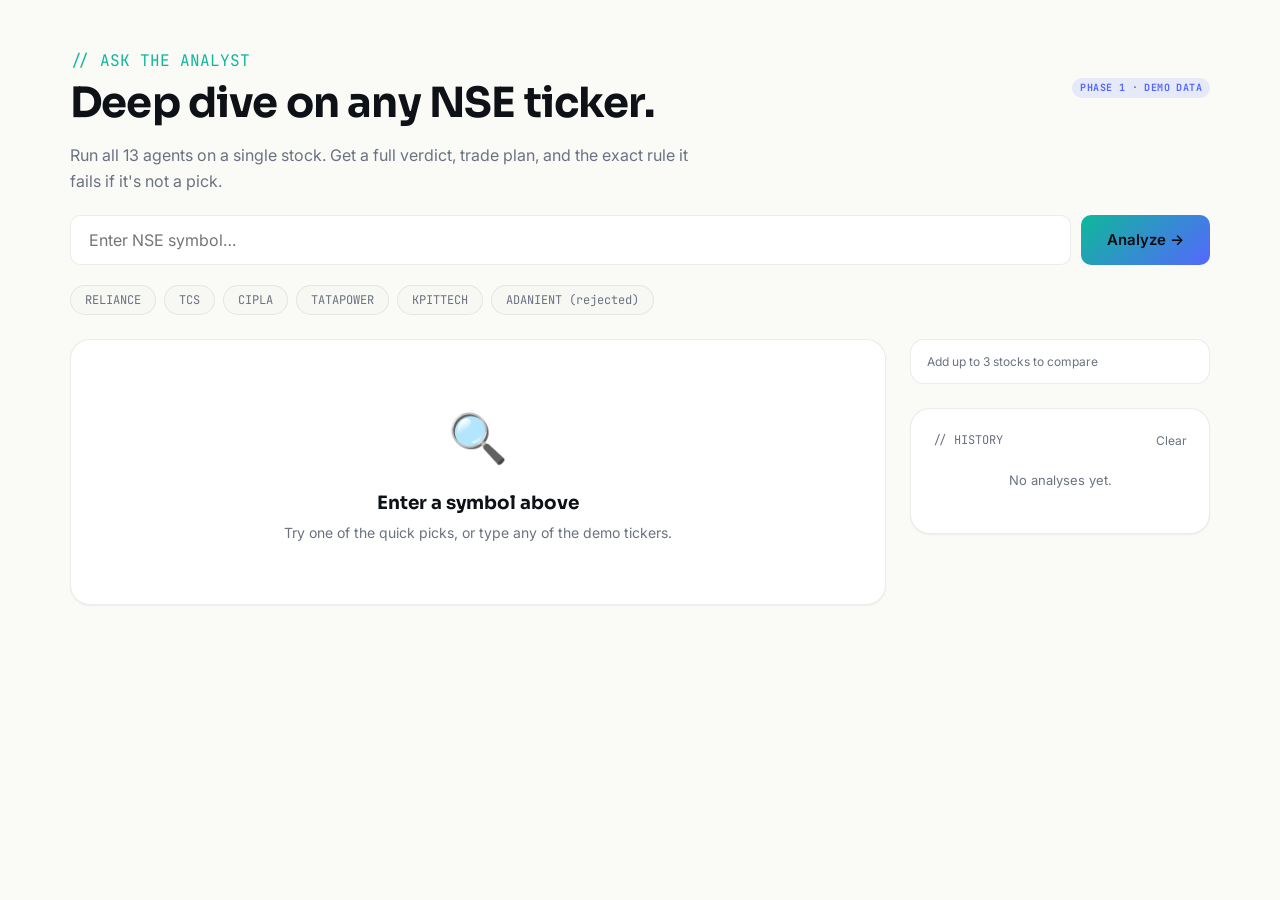
==== analyst.html @ 49774d39 "Create analyst.html" ====
<!DOCTYPE html>
<html lang="en" data-theme="light">
<head>
<meta charset="UTF-8" />
<meta name="viewport" content="width=device-width, initial-scale=1.0" />
<title>Ask the Analyst — Swing Scout</title>
<link href="https://fonts.googleapis.com/css2?family=Sora:wght@400;600;700;800&family=Inter:wght@400;500;600;700&family=JetBrains+Mono:wght@400;600;700&display=swap" rel="stylesheet">
<link rel="stylesheet" href="assets/style.css">
<style>
.search-bar {
  display: flex; gap: 10px; align-items: stretch;
  margin-bottom: 20px;
}
.search-bar .input { font-size: 16px; padding: 14px 18px; }
.search-bar .btn { padding: 14px 26px; font-size: 15px; }

.suggest-row {
  display: flex; flex-wrap: wrap; gap: 8px; margin-bottom: 24px;
}
.suggest-row button {
  padding: 6px 14px; border-radius: 999px;
  background: var(--surface-2); color: var(--muted);
  border: 1px solid var(--border); cursor: pointer;
  font-family: var(--font-mono); font-size: 12px;
  transition: all 0.2s ease;
}
.suggest-row button:hover {
  background: var(--primary-soft); color: var(--primary);
  border-color: var(--primary);
}

.compare-tray {
  background: var(--surface); border: 1px solid var(--border);
  border-radius: var(--radius); padding: 12px 16px;
  display: flex; align-items: center; justify-content: space-between;
  gap: 12px; margin-bottom: 24px; flex-wrap: wrap;
}
.compare-tray .chips { display: flex; gap: 8px; flex-wrap: wrap; flex: 1; }
.compare-chip {
  display: inline-flex; align-items: center; gap: 6px;
  padding: 6px 10px; border-radius: 8px;
  background: var(--indigo-soft); color: var(--indigo);
  font-family: var(--font-mono); font-size: 12px; font-weight: 600;
}
.compare-chip button { color: inherit; cursor: pointer; font-size: 14px; background: none; border: none; }

.agent-card-live {
  opacity: 0; transform: translateY(8px);
  transition: opacity 0.35s ease, transform 0.35s ease;
  background: var(--surface); border: 1px solid var(--border);
  border-radius: var(--radius); padding: 14px 18px;
  border-left: 3px solid var(--faint);
}
.agent-card-live.show { opacity: 1; transform: translateY(0); }
.agent-card-live.verdict-VETO { border-left-color: var(--coral); }
.agent-card-live.verdict-WARNS { border-left-color: var(--amber); }
.agent-card-live.verdict-SUPPORTS { border-left-color: var(--primary); }

.thinking-dots { display: inline-flex; gap: 4px; align-items: center; }
.thinking-dots span {
  width: 6px; height: 6px; border-radius: 50%;
  background: var(--muted);
  animation: bounce 1.2s infinite ease-in-out;
}
.thinking-dots span:nth-child(2) { animation-delay: 0.15s; }
.thinking-dots span:nth-child(3) { animation-delay: 0.3s; }
@keyframes bounce {
  0%, 60%, 100% { transform: translateY(0); opacity: 0.4; }
  30% { transform: translateY(-4px); opacity: 1; }
}

.verdict-hero {
  background: linear-gradient(135deg, var(--primary-soft), var(--indigo-soft));
  border-radius: var(--radius-lg);
  padding: 28px 24px;
  text-align: center;
  border: 1px solid var(--border);
}
.verdict-hero .label {
  font-size: 12px; font-family: var(--font-mono);
  color: var(--muted); letter-spacing: 0.08em;
}
.verdict-hero .verdict-word {
  font-family: var(--font-display); font-weight: 800;
  font-size: clamp(2rem, 6vw, 3rem);
  margin: 8px 0;
}
.verdict-hero.STRONG .verdict-word { color: var(--primary); }
.verdict-hero.WORKABLE .verdict-word { color: var(--indigo); }
.verdict-hero.WAIT .verdict-word { color: var(--amber); }
.verdict-hero.AVOID .verdict-word { color: var(--coral); }

.history-item {
  padding: 12px 14px; border-bottom: 1px solid var(--border);
  display: flex; justify-content: space-between; align-items: center;
  gap: 12px; font-size: 13px;
}
.history-item:last-child { border-bottom: none; }
.history-item .sym { font-family: var(--font-mono); font-weight: 700; }
.history-item .time { font-size: 11px; color: var(--muted); }

@media (max-width: 700px) {
  .search-bar { flex-direction: column; }
}
</style>
</head>
<body data-page="analyst.html">

<div id="nav-slot"></div>

<!-- HEADER -->
<section style="padding: 48px 0 20px">
  <div class="container">
    <div class="flex between center wrap gap-3 mb-4">
      <div>
        <p class="kicker mono" style="color: var(--primary); margin-bottom: 6px;">// ASK THE ANALYST</p>
        <h1 style="font-size: clamp(1.8rem, 5vw, 2.6rem);">Deep dive on any NSE ticker.</h1>
      </div>
      <span class="demo-chip">Phase 1 · Demo Data</span>
    </div>
    <p class="muted" style="max-width: 640px;">
      Run all 13 agents on a single stock. Get a full verdict, trade plan,
      and the exact rule it fails if it's not a pick.
    </p>
  </div>
</section>

<!-- SEARCH -->
<section class="container">
  <div class="search-bar">
    <input type="text" id="analystInput" class="input mono" placeholder="Enter NSE symbol…" autocapitalize="characters" />
    <button class="btn btn-primary" id="analyzeBtn">Analyze →</button>
  </div>
  <div class="suggest-row">
    <button data-sym="RELIANCE">RELIANCE</button>
    <button data-sym="TCS">TCS</button>
    <button data-sym="CIPLA">CIPLA</button>
    <button data-sym="TATAPOWER">TATAPOWER</button>
    <button data-sym="KPITTECH">KPITTECH</button>
    <button data-sym="ADANIENT">ADANIENT (rejected)</button>
  </div>
</section>

<!-- MAIN -->
<section class="container" style="padding-bottom: 64px;">
  <div style="display: grid; grid-template-columns: 1fr 300px; gap: 24px;" class="analyst-grid">

    <!-- LEFT: MAIN -->
    <main>
      <!-- EMPTY STATE -->
      <div id="anEmpty" class="card" style="text-align: center; padding: 60px 24px;">
        <div style="font-size: 48px; margin-bottom: 16px;">🔍</div>
        <h3 class="mb-2">Enter a symbol above</h3>
        <p class="muted text-sm">Try one of the quick picks, or type any of the demo tickers.</p>
      </div>

      <!-- RESULT STATE -->
      <div id="anResult" style="display: none;">

        <!-- VERDICT HERO -->
        <div id="anVerdict" class="verdict-hero mb-4">
          <div class="label">// FINAL VERDICT</div>
          <div class="verdict-word" id="anVerdictWord">—</div>
          <div class="flex center gap-3" style="justify-content: center;">
            <span class="score-pill" id="anScore">—</span>
            <span id="anQualify" class="verdict v-neutral">—</span>
          </div>
        </div>

        <!-- AGENT STREAM -->
        <h3 class="mb-3">Agent audit</h3>
        <div id="anAgentStream" style="display: grid; gap: 10px; margin-bottom: 24px;"></div>

        <!-- TRADE PLAN -->
        <div id="anPlanSlot"></div>

        <!-- COMPARE ROW (if any chips) -->
        <div id="anCompareSlot" style="margin-top: 24px;"></div>

      </div>
    </main>

    <!-- RIGHT: SIDEBAR -->
    <aside>
      <!-- COMPARE TRAY -->
      <div class="compare-tray">
        <div class="chips" id="compareChips">
          <span class="text-xs muted">Add up to 3 stocks to compare</span>
        </div>
        <button class="btn btn-ghost btn-sm" id="clearCompare" style="display: none;">Clear</button>
      </div>

      <!-- HISTORY -->
      <div class="card">
        <div class="flex between center mb-3">
          <div class="text-xs mono muted">// HISTORY</div>
          <button id="clearHistory" class="text-xs muted" style="background: none; border: none; cursor: pointer;">Clear</button>
        </div>
        <div id="anHistory"></div>
        <div id="anHistoryEmpty" style="text-align: center; padding: 20px; color: var(--muted); font-size: 13px;">
          No analyses yet.
        </div>
      </div>
    </aside>

  </div>
</section>

<div id="footer-slot"></div>
---- assets/style.css ----
/* ============================================
   SWING SCOUT — DESIGN SYSTEM
   Light default, dark toggle, responsive
   ============================================ */

:root {
  --bg: #FAFAF7;
  --bg-soft: #F2F2EE;
  --surface: #FFFFFF;
  --surface-2: #F7F7F3;
  --border: rgba(14, 17, 22, 0.08);
  --border-strong: rgba(14, 17, 22, 0.14);
  --ink: #0E1116;
  --ink-soft: #3A4048;
  --muted: #6B7280;
  --faint: #9CA3AF;

  --primary: #0FB89A;
  --primary-soft: rgba(15, 184, 154, 0.12);
  --indigo: #5468FF;
  --indigo-soft: rgba(84, 104, 255, 0.12);
  --amber: #E8A93C;
  --amber-soft: rgba(232, 169, 60, 0.14);
  --coral: #E5484D;
  --coral-soft: rgba(229, 72, 77, 0.12);

  --shadow-sm: 0 1px 2px rgba(14, 17, 22, 0.05);
  --shadow-md: 0 4px 16px rgba(14, 17, 22, 0.06);
  --shadow-lg: 0 12px 40px rgba(14, 17, 22, 0.08);

  --radius: 14px;
  --radius-lg: 20px;
  --radius-sm: 8px;

  --font-display: 'Sora', system-ui, sans-serif;
  --font-body: 'Inter', system-ui, sans-serif;
  --font-mono: 'JetBrains Mono', ui-monospace, monospace;
}

[data-theme="dark"] {
  --bg: #0A0B0F;
  --bg-soft: #0F1116;
  --surface: #12141A;
  --surface-2: #1A1D26;
  --border: rgba(255, 255, 255, 0.07);
  --border-strong: rgba(255, 255, 255, 0.14);
  --ink: #F2F4F8;
  --ink-soft: #C7CBD4;
  --muted: #8A93A6;
  --faint: #5A6172;

  --primary: #4FE3C1;
  --primary-soft: rgba(79, 227, 193, 0.14);
  --indigo: #6C7BFF;
  --indigo-soft: rgba(108, 123, 255, 0.14);
  --amber: #F5B547;
  --amber-soft: rgba(245, 181, 71, 0.14);
  --coral: #FF6B6B;
  --coral-soft: rgba(255, 107, 107, 0.14);

  --shadow-sm: 0 1px 2px rgba(0, 0, 0, 0.4);
  --shadow-md: 0 4px 16px rgba(0, 0, 0, 0.5);
  --shadow-lg: 0 12px 40px rgba(0, 0, 0, 0.6);
}

* { box-sizing: border-box; margin: 0; padding: 0; }

html { scroll-behavior: smooth; }

body {
  font-family: var(--font-body);
  background: var(--bg);
  color: var(--ink);
  line-height: 1.6;
  -webkit-font-smoothing: antialiased;
  overflow-x: hidden;
  min-width: 0;
  transition: background 0.25s ease, color 0.25s ease;
}

/* Prevent overflow from long strings */
p, h1, h2, h3, h4, span, div, li {
  overflow-wrap: break-word;
  word-wrap: break-word;
  min-width: 0;
}

a { color: inherit; text-decoration: none; }
button { font-family: inherit; cursor: pointer; border: none; background: none; color: inherit; }
img, svg { display: block; max-width: 100%; }

/* ============ LAYOUT ============ */
.container { max-width: 1180px; margin: 0 auto; padding: 0 20px; }
.container-narrow { max-width: 820px; margin: 0 auto; padding: 0 20px; }

/* ============ NAV ============ */
.nav {
  position: sticky; top: 0; z-index: 50;
  background: color-mix(in srgb, var(--bg) 88%, transparent);
  backdrop-filter: blur(14px);
  border-bottom: 1px solid var(--border);
}
.nav-inner {
  display: flex; align-items: center; justify-content: space-between;
  padding: 14px 20px; max-width: 1180px; margin: 0 auto; gap: 16px;
}
.nav-logo { display: flex; align-items: center; gap: 10px; font-family: var(--font-display); font-weight: 700; }
.nav-mark {
  width: 32px; height: 32px; border-radius: 9px;
  background: linear-gradient(135deg, var(--primary), var(--indigo));
  display: grid; place-items: center; color: #0A0B0F; font-weight: 800;
}
.nav-links { display: flex; gap: 24px; font-size: 14px; color: var(--muted); }
.nav-links a:hover { color: var(--primary); }
.nav-actions { display: flex; gap: 8px; align-items: center; }

/* ============ BUTTONS ============ */
.btn {
  display: inline-flex; align-items: center; gap: 8px;
  padding: 10px 18px; border-radius: 10px;
  font-weight: 600; font-size: 14px;
  transition: all 0.2s ease;
  white-space: nowrap;
}
.btn-primary {
  background: linear-gradient(135deg, var(--primary), var(--indigo));
  color: #0A0B0F;
}
.btn-primary:hover { opacity: 0.9; transform: translateY(-1px); box-shadow: var(--shadow-md); }
.btn-ghost {
  background: var(--surface); border: 1px solid var(--border);
  color: var(--ink);
}
.btn-ghost:hover { border-color: var(--primary); color: var(--primary); }
.btn-sm { padding: 7px 12px; font-size: 13px; }

.theme-toggle {
  width: 36px; height: 36px; border-radius: 10px;
  display: grid; place-items: center;
  background: var(--surface); border: 1px solid var(--border);
  color: var(--muted);
}
.theme-toggle:hover { color: var(--primary); }

/* ============ CARDS ============ */
.card {
  background: var(--surface);
  border: 1px solid var(--border);
  border-radius: var(--radius-lg);
  padding: 22px;
  box-shadow: var(--shadow-sm);
  transition: all 0.25s ease;
}
.card-hover:hover {
  transform: translateY(-3px);
  border-color: color-mix(in srgb, var(--primary) 40%, var(--border));
  box-shadow: var(--shadow-md);
}

/* ============ PROVENANCE TAGS ============ */
.prov {
  display: inline-flex; align-items: center; gap: 4px;
  padding: 2px 8px; border-radius: 999px;
  font-size: 10px; font-weight: 700;
  font-family: var(--font-mono);
  letter-spacing: 0.04em; text-transform: uppercase;
  white-space: nowrap;
}
.prov-live { background: var(--primary-soft); color: var(--primary); }
.prov-delayed { background: var(--amber-soft); color: var(--amber); }
.prov-reference { background: var(--indigo-soft); color: var(--indigo); }
.prov-unavailable { background: var(--coral-soft); color: var(--coral); }

.demo-chip {
  display: inline-flex; align-items: center; gap: 4px;
  padding: 2px 8px; border-radius: 999px;
  font-size: 10px; font-weight: 700;
  font-family: var(--font-mono);
  background: var(--indigo-soft); color: var(--indigo);
  text-transform: uppercase; letter-spacing: 0.04em;
}

/* ============ VERDICT BADGES ============ */
.verdict {
  display: inline-flex; align-items: center; gap: 5px;
  padding: 3px 10px; border-radius: 999px;
  font-size: 11px; font-weight: 700; text-transform: uppercase;
  letter-spacing: 0.03em;
}
.v-supports { background: var(--primary-soft); color: var(--primary); }
.v-neutral { background: var(--surface-2); color: var(--muted); }
.v-warns { background: var(--amber-soft); color: var(--amber); }
.v-veto { background: var(--coral-soft); color: var(--coral); }

/* ============ TYPOGRAPHY ============ */
h1, h2, h3, h4 { font-family: var(--font-display); font-weight: 700; line-height: 1.15; }
h1 { font-size: clamp(2rem, 6vw, 4rem); letter-spacing: -0.02em; }
h2 { font-size: clamp(1.6rem, 4vw, 2.6rem); letter-spacing: -0.01em; }
h3 { font-size: 1.15rem; }
.mono { font-family: var(--font-mono); }
.muted { color: var(--muted); }
.faint { color: var(--faint); }

.gradient-text {
  background: linear-gradient(120deg, var(--primary) 0%, var(--indigo) 100%);
  -webkit-background-clip: text; background-clip: text; color: transparent;
}

/* ============ SECTION ============ */
.section { padding: 80px 0; }
.section-head { text-align: center; margin-bottom: 56px; }
.section-head p.kicker {
  font-family: var(--font-mono); font-size: 13px;
  color: var(--primary); margin-bottom: 12px;
}
.section-head p.lead { color: var(--muted); max-width: 620px; margin: 12px auto 0; }

/* ============ GRID ============ */
.grid { display: grid; gap: 16px; }
.grid-2 { grid-template-columns: repeat(2, minmax(0, 1fr)); }
.grid-3 { grid-template-columns: repeat(3, minmax(0, 1fr)); }
.grid-4 { grid-template-columns: repeat(4, minmax(0, 1fr)); }
.grid-5 { grid-template-columns: repeat(5, minmax(0, 1fr)); }

@media (max-width: 900px) {
  .grid-4, .grid-5 { grid-template-columns: repeat(2, minmax(0, 1fr)); }
}
@media (max-width: 640px) {
  .grid-2, .grid-3, .grid-4, .grid-5 { grid-template-columns: 1fr; }
  .section { padding: 56px 0; }
  .nav-links { display: none; }
}

/* ============ TICKER ============ */
.ticker {
  border-bottom: 1px solid var(--border);
  background: var(--bg-soft);
  overflow: hidden; padding: 10px 0;
}
.ticker-track {
  display: flex; gap: 32px;
  animation: scroll 45s linear infinite;
  width: max-content;
}
.ticker-item {
  display: flex; gap: 8px; align-items: baseline;
  font-family: var(--font-mono); font-size: 13px; white-space: nowrap;
}
.ticker-item .name { color: var(--muted); }
.ticker-item .val { color: var(--ink); font-weight: 600; }
.ticker-item .up { color: var(--primary); }
.ticker-item .down { color: var(--coral); }
@keyframes scroll {
  from { transform: translateX(0); }
  to { transform: translateX(-50%); }
}

/* ============ UTILITIES ============ */
.flex { display: flex; }
.between { justify-content: space-between; }
.center { align-items: center; }
.gap-2 { gap: 8px; }
.gap-3 { gap: 12px; }
.gap-4 { gap: 16px; }
.wrap { flex-wrap: wrap; }
.mt-2 { margin-top: 8px; }
.mt-3 { margin-top: 12px; }
.mt-4 { margin-top: 16px; }
.mt-6 { margin-top: 24px; }
.mb-2 { margin-bottom: 8px; }
.mb-4 { margin-bottom: 16px; }
.mb-6 { margin-bottom: 24px; }
.text-sm { font-size: 14px; }
.text-xs { font-size: 12px; }
.text-lg { font-size: 18px; }
.bold { font-weight: 700; }

/* ============ SCORE PILL ============ */
.score-pill {
  display: inline-flex; align-items: center; gap: 6px;
  padding: 4px 12px; border-radius: 999px;
  background: var(--primary-soft); color: var(--primary);
  font-family: var(--font-mono); font-weight: 700; font-size: 13px;
}

/* ============ DISCLAIMER FOOTER ============ */
.footer {
  border-top: 1px solid var(--border);
  padding: 40px 20px;
  text-align: center;
  color: var(--muted); font-size: 13px;
  background: var(--bg-soft);
}
.footer .disclaimer {
  max-width: 720px; margin: 0 auto 16px;
  padding: 14px 20px;
  background: var(--amber-soft); color: var(--ink-soft);
  border-radius: var(--radius);
  font-size: 12px; line-height: 1.5;
}

/* ============ FADE IN ON SCROLL ============ */
.fade-in {
  opacity: 0; transform: translateY(16px);
  transition: opacity 0.7s ease, transform 0.7s ease;
}
.fade-in.visible { opacity: 1; transform: translateY(0); }
@media (prefers-reduced-motion: reduce) {
  .fade-in { opacity: 1; transform: none; transition: none; }
  .ticker-track { animation: none; }
}

/* ============ ANIMATED PIPELINE ============ */
.pipeline {
  display: flex; align-items: center; gap: 0;
  overflow-x: auto; padding: 12px 0;
  scrollbar-width: thin;
}
.pipeline-node {
  flex: 0 0 auto;
  display: flex; flex-direction: column; align-items: center;
  gap: 6px; min-width: 90px;
}
.pipeline-dot {
  width: 40px; height: 40px; border-radius: 50%;
  background: var(--surface-2); border: 2px solid var(--border);
  display: grid; place-items: center;
  font-size: 12px; font-weight: 700; color: var(--muted);
  font-family: var(--font-mono);
  transition: all 0.4s ease;
}
.pipeline-node.active .pipeline-dot {
  background: var(--primary); color: #0A0B0F; border-color: var(--primary);
  box-shadow: 0 0 0 6px var(--primary-soft);
}
.pipeline-node.done .pipeline-dot {
  background: var(--primary-soft); color: var(--primary); border-color: var(--primary);
}
.pipeline-label { font-size: 11px; color: var(--muted); text-align: center; }
.pipeline-line {
  flex: 1; height: 2px; background: var(--border); min-width: 20px;
}
.pipeline-line.done { background: var(--primary); }

/* ============ FORM ELEMENTS ============ */
.input, .select, .textarea {
  width: 100%; padding: 10px 14px;
  background: var(--surface); color: var(--ink);
  border: 1px solid var(--border); border-radius: 10px;
  font-family: var(--font-body); font-size: 14px;
  transition: border-color 0.2s ease;
}
.input:focus, .select:focus, .textarea:focus {
  outline: none; border-color: var(--primary);
}
.textarea { font-family: var(--font-mono); font-size: 13px; resize: vertical; min-height: 80px; }
label.field { display: block; margin-bottom: 14px; }
label.field span {
  display: block; font-size: 13px; color: var(--muted);
  margin-bottom: 6px; font-weight: 500;
}

/* ============ TABLE ============ */
.table { width: 100%; border-collapse: collapse; font-size: 14px; }
.table th, .table td {
  padding: 12px 14px; text-align: left;
  border-bottom: 1px solid var(--border);
}
.table th {
  color: var(--muted); font-weight: 600; font-size: 12px;
  text-transform: uppercase; letter-spacing: 0.05em;
}
.table tr:hover td { background: var(--surface-2); }

/* ============ MOBILE ============ */
@media (max-width: 640px) {
  .nav-actions .btn span.hide-mobile { display: none; }
  .pipeline-node { min-width: 76px; }
  .pipeline-label { font-size: 10px; }
}
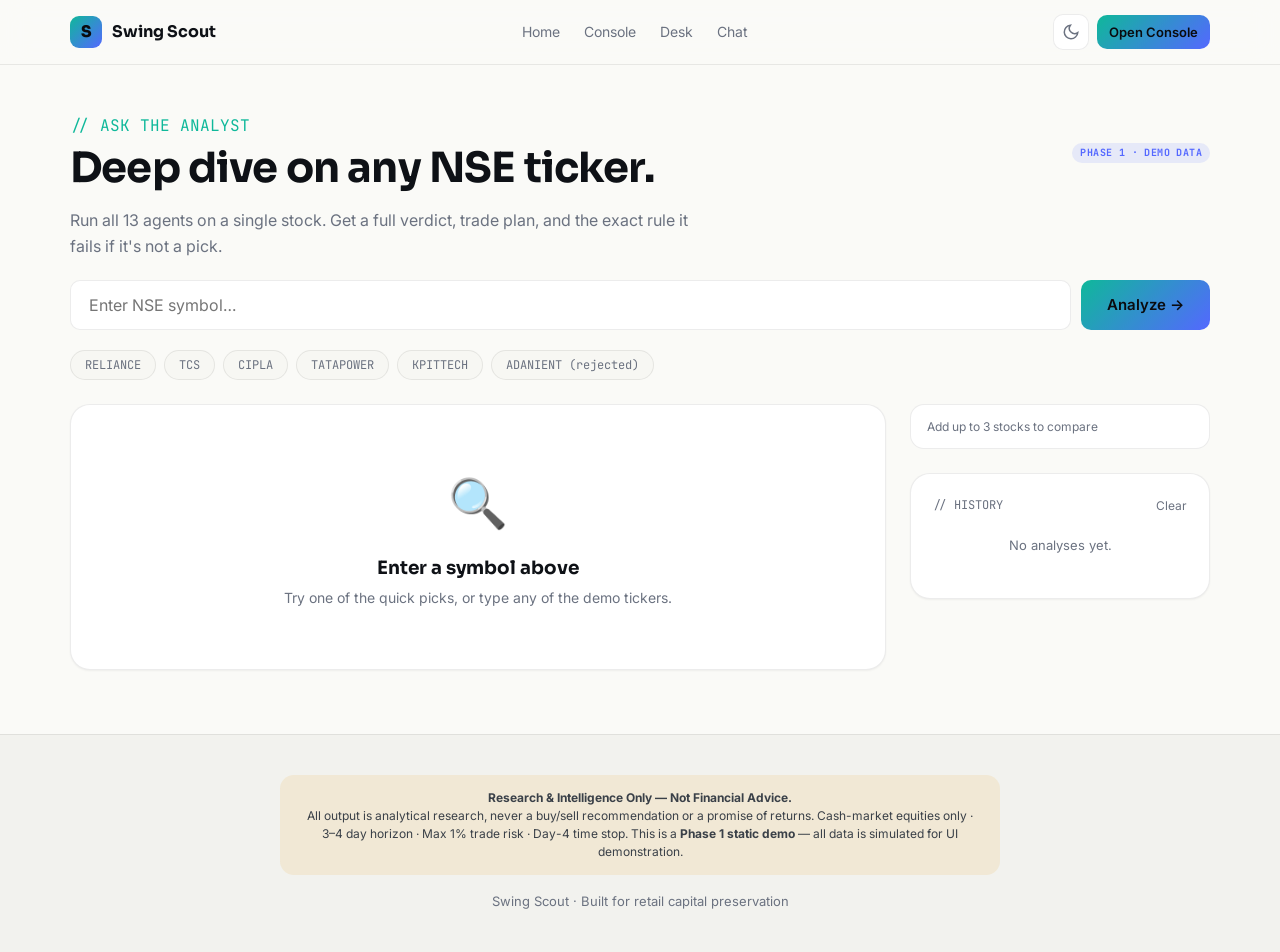
==== commit 2104dadd: "Update analyst.html" ====
--- a/analyst.html
+++ b/analyst.html
@@ -207,3 +207,265 @@
 </section>
 
 <div id="footer-slot"></div>
+  
+<script src="assets/mock.js"></script>
+<script src="assets/app.js"></script>
+<script>
+var $ = function(id) { return document.getElementById(id); };
+var r2 = function(n) { return Math.round(n * 100) / 100; };
+var sleep = function(ms) { return new Promise(function(r) { setTimeout(r, ms); }); };
+
+var REJECTED = {
+  'ADANIENT': 'On ASM list — hard rule exclusion',
+  'YESBANK': 'ATV below ₹10 Cr — liquidity fail',
+  'IRCTC': 'Earnings within window + 2 days',
+  'ZOMATO': 'Extended 2.1 ATR above 20-DMA',
+  'PAYTM': 'Reward:Risk below 1.5:1',
+  'IDEA': 'Circuit-locked — no entry possible'
+};
+
+// ===== COMPARE STATE =====
+var compareList = Store.get('compareList', []);
+var history = Store.get('analystHistory', []);
+var currentSymbol = '';
+
+function renderCompareChips() {
+  var c = $('compareChips');
+  var clr = $('clearCompare');
+  if (!compareList.length) {
+    c.innerHTML = '<span class="text-xs muted">Add up to 3 stocks to compare</span>';
+    clr.style.display = 'none';
+    return;
+  }
+  clr.style.display = 'inline-flex';
+  c.innerHTML = compareList.map(function(s) {
+    return '<span class="compare-chip">' + s + '<button data-rm="' + s + '">×</button></span>';
+  }).join('');
+  c.querySelectorAll('[data-rm]').forEach(function(b) {
+    b.addEventListener('click', function() { removeCompare(b.dataset.rm); });
+  });
+  renderCompareTable();
+}
+
+function addToCompare(sym) {
+  if (compareList.indexOf(sym) !== -1) return;
+  if (compareList.length >= 3) { alert('Max 3 stocks'); return; }
+  compareList.push(sym);
+  Store.set('compareList', compareList);
+  renderCompareChips();
+}
+
+function removeCompare(sym) {
+  compareList = compareList.filter(function(s) { return s !== sym; });
+  Store.set('compareList', compareList);
+  renderCompareChips();
+}
+
+$('clearCompare').addEventListener('click', function() {
+  compareList = [];
+  Store.set('compareList', compareList);
+  renderCompareChips();
+});
+
+// ===== HISTORY =====
+function renderHistory() {
+  var list = $('anHistory');
+  var empty = $('anHistoryEmpty');
+  if (!history.length) { list.innerHTML = ''; empty.style.display = 'block'; return; }
+  empty.style.display = 'none';
+  list.innerHTML = history.slice(0, 10).map(function(h) {
+    var dt = new Date(h.t).toLocaleString('en-IN', { day: '2-digit', month: 'short', hour: '2-digit', minute: '2-digit' });
+    return '<div class="history-item">' +
+      '<div><div class="sym">' + h.symbol + '</div><div class="time">' + dt + '</div></div>' +
+      '<span class="verdict ' + verdictClassFor(h.verdict) + '">' + h.verdict + '</span>' +
+    '</div>';
+  }).join('');
+}
+
+function verdictClassFor(v) {
+  if (v === 'STRONG SETUP') return 'v-supports';
+  if (v === 'WORKABLE') return 'v-neutral';
+  if (v === 'WAIT') return 'v-warns';
+  return 'v-veto';
+}
+
+function pushHistory(symbol, verdict) {
+  history.unshift({ symbol: symbol, verdict: verdict, t: Date.now() });
+  history = history.slice(0, 30);
+  Store.set('analystHistory', history);
+  renderHistory();
+}
+
+$('clearHistory').addEventListener('click', function() {
+  if (!confirm('Clear all analysis history?')) return;
+  history = [];
+  Store.set('analystHistory', history);
+  renderHistory();
+});
+
+// ===== AGENT STREAM =====
+async function analyze(symbol) {
+  var sym = symbol.trim().toUpperCase();
+  if (!sym) return;
+  currentSymbol = sym;
+
+  $('anEmpty').style.display = 'none';
+  $('anResult').style.display = 'block';
+  $('anAgentStream').innerHTML = '';
+  $('anPlanSlot').innerHTML = '';
+  $('anCompareSlot').innerHTML = '';
+
+  var pick = MOCK.picks.find(function(p) { return p.symbol === sym; });
+  var rejection = REJECTED[sym];
+
+  // Stream the 13 agents
+  for (var i = 0; i < MOCK.agents.length; i++) {
+    var a = MOCK.agents[i];
+    var stream = $('anAgentStream');
+    var el = document.createElement('div');
+    el.className = 'agent-card-live show';
+    el.innerHTML =
+      '<div class="flex between center mb-2 flex-wrap gap-2">' +
+        '<div class="flex center gap-3">' +
+          '<span class="mono text-xs muted">' + String(a.id).padStart(2, '0') + '</span>' +
+          '<strong style="font-family:var(--font-display); font-size:15px;">' + a.name + '</strong>' +
+        '</div>' +
+        '<span class="thinking-dots"><span></span><span></span><span></span></span>' +
+      '</div>';
+    stream.appendChild(el);
+    el.scrollIntoView({ behavior: 'smooth', block: 'nearest' });
+    await sleep(420 + Math.random() * 200);
+
+    var bullets = a.bullets.map(function(b) { return '<li>• ' + b + '</li>'; }).join('');
+    el.className = 'agent-card-live show verdict-' + a.verdict;
+    el.innerHTML =
+      '<div class="flex between center mb-2 flex-wrap gap-2">' +
+        '<div class="flex center gap-3">' +
+          '<span class="mono text-xs muted">' + String(a.id).padStart(2, '0') + '</span>' +
+          '<strong style="font-family:var(--font-display); font-size:15px;">' + a.name + '</strong>' +
+        '</div>' +
+        '<div class="flex center gap-2">' +
+          verdictBadge(a.verdict) +
+          '<span class="text-xs muted mono">' + a.confidence + '%</span>' +
+          '<span class="prov prov-' + a.prov + '">' + a.prov.toUpperCase() + '</span>' +
+        '</div>' +
+      '</div>' +
+      '<ul style="list-style:none; font-size:13px; color:var(--muted); display:grid; gap:3px; padding-left:24px;">' +
+        bullets +
+      '</ul>';
+    await sleep(80);
+  }
+
+  await sleep(300);
+  renderVerdict(sym, pick, rejection);
+}
+
+// ===== RENDER VERDICT =====
+function renderVerdict(sym, pick, rejection) {
+  var vh = $('anVerdict');
+  var word, score, qualify, cls;
+
+  if (rejection) {
+    word = 'AVOID';
+    score = '—';
+    qualify = 'Hard rule failed';
+    cls = 'AVOID';
+  } else if (!pick) {
+    word = 'WAIT';
+    score = '—';
+    qualify = 'Not in demo set';
+    cls = 'WAIT';
+  } else if (pick.group === 'CORE') {
+    word = 'STRONG SETUP';
+    score = pick.score;
+    qualify = 'Qualifies as CORE';
+    cls = 'STRONG';
+  } else if (pick.group === 'SECONDARY') {
+    word = 'WORKABLE';
+    score = pick.score;
+    qualify = 'Qualifies as SECONDARY';
+    cls = 'WORKABLE';
+  } else {
+    word = 'WORKABLE';
+    score = pick.score;
+    qualify = 'Qualifies as EXPLORER';
+    cls = 'WORKABLE';
+  }
+
+  vh.className = 'verdict-hero mb-4 ' + cls;
+  $('anVerdictWord').textContent = word;
+  $('anScore').textContent = score === '—' ? '—' : score + ' / 100';
+  $('anQualify').textContent = qualify;
+  $('anQualify').className = 'verdict ' + (rejection ? 'v-veto' : (cls === 'STRONG' ? 'v-supports' : (cls === 'WORKABLE' ? 'v-neutral' : 'v-warns')));
+
+  // Trade plan
+  if (pick) {
+    $('anPlanSlot').innerHTML = renderPlan(pick);
+  } else if (rejection) {
+    $('anPlanSlot').innerHTML =
+      '<div class="card" style="border-left:3px solid var(--coral);">' +
+        '<h3 class="mb-2">Rejected</h3>' +
+        '<p class="muted text-sm">' + rejection + '</p>' +
+        '<p class="text-xs muted mt-3">Hard rules cannot be relaxed. This stock is excluded from consideration today.</p>' +
+      '</div>';
+  } else {
+    $('anPlanSlot').innerHTML =
+      '<div class="card">' +
+        '<h3 class="mb-2">Not in the demo set</h3>' +
+        '<p class="muted text-sm mb-4">This symbol isn\'t covered in the Phase 1 demo. Try one of these to see the full agent audit:</p>' +
+        '<div class="suggest-row">' +
+          MOCK.picks.map(function(p) { return '<button data-sym="' + p.symbol + '">' + p.symbol + '</button>'; }).join('') +
+        '</div>' +
+      '</div>';
+    document.querySelectorAll('#anPlanSlot button[data-sym]').forEach(function(b) {
+      b.addEventListener('click', function() { $('analystInput').value = b.dataset.sym; analyze(b.dataset.sym); });
+    });
+  }
+
+  pushHistory(sym, word);
+  window.scrollTo({ top: 200, behavior: 'smooth' });
+}
+
+// ===== TRADE PLAN RENDER =====
+function renderPlan(p) {
+  var groupCls = p.group === 'CORE' ? 'v-supports' : (p.group === 'EXPLORER' ? 'v-neutral' : 'v-warns');
+  var html = '';
+  html += '<div class="card">';
+  html += '<div class="flex between center wrap gap-3 mb-4">';
+  html += '<div><div class="mono bold" style="font-size:22px;">' + p.symbol + '</div><div class="text-sm muted">' + p.company + ' · ' + p.sector + '</div></div>';
+  html += '<div style="text-align:right;"><div class="mono bold" style="font-size:18px;">₹' + p.price.toLocaleString('en-IN') + '</div><div class="text-sm" style="color:var(--primary);">' + p.change + '</div></div>';
+  html += '</div>';
+  html += '<div class="flex wrap gap-2 mb-4">';
+  html += '<span class="verdict ' + groupCls + '">' + p.group + '</span>';
+  html += '<span class="verdict v-neutral">' + p.setup + '</span>';
+  html += '<span class="verdict ' + (p.confidence === 'HIGH' ? 'v-supports' : 'v-warns') + '">' + p.confidence + '</span>';
+  if (p.fresh) html += '<span class="prov prov-live">FRESH</span>';
+  else html += '<span class="prov prov-reference">REPEAT</span>';
+  html += '</div>';
+  html += '<div style="display:grid;grid-template-columns:repeat(3,1fr);gap:14px;padding:16px 0;border-top:1px solid var(--border);border-bottom:1px solid var(--border);">';
+  html += '<div><div class="text-xs muted">Entry zone</div><div class="mono bold">' + p.entryZone[0] + '–' + p.entryZone[1] + '</div></div>';
+  html += '<div><div class="text-xs muted">Stop</div><div class="mono bold" style="color:var(--coral);">' + p.stop + '</div></div>';
+  html += '<div><div class="text-xs muted">T1 / T2</div><div class="mono bold" style="color:var(--primary);">' + p.t1 + ' / ' + p.t2 + '</div></div>';
+  html += '</div>';
+  html += '<div style="display:grid;grid-template-columns:repeat(3,1fr);gap:14px;padding:14px 0;">';
+  html += '<div><div class="text-xs muted">Reward:Risk</div><div class="mono bold">' + p.rr + ' : 1</div></div>';
+  html += '<div><div class="text-xs muted">Qty</div><div class="mono bold">' + p.qty + '</div></div>';
+  html += '<div><div class="text-xs muted">Capital</div><div class="mono bold">₹' + p.capital.toLocaleString('en-IN') + '</div></div>';
+  html += '</div>';
+  html += '<div style="padding:14px;background:var(--amber-soft);border-radius:10px;font-size:13px;margin-top:8px;">';
+  html += '<strong>Critic:</strong> ' + p.critic + '<br><span class="text-xs muted">Invalidates if: ' + p.invalidates + '</span>';
+  html += '</div>';
+  html += '<div class="flex gap-2 mt-4 flex-wrap">';
+  html += '<button class="btn btn-primary btn-sm" id="addCompareBtn">Add to Compare</button>';
+  html += '<a href="desk.html" class="btn btn-ghost btn-sm">Save to Desk</a>';
+  html += '<a href="chat.html" target="_blank" class="btn btn-ghost btn-sm">Ask Scout Chat</a>';
+  html += '</div>';
+  html += '</div>';
+
+  setTimeout(function() {
+    var b = document.getElementById('addCompareBtn');
+    if (b) b.addEventListener('click', function() { addToCompare(p.symbol); });
+  }, 50);
+
+  return html;
+}
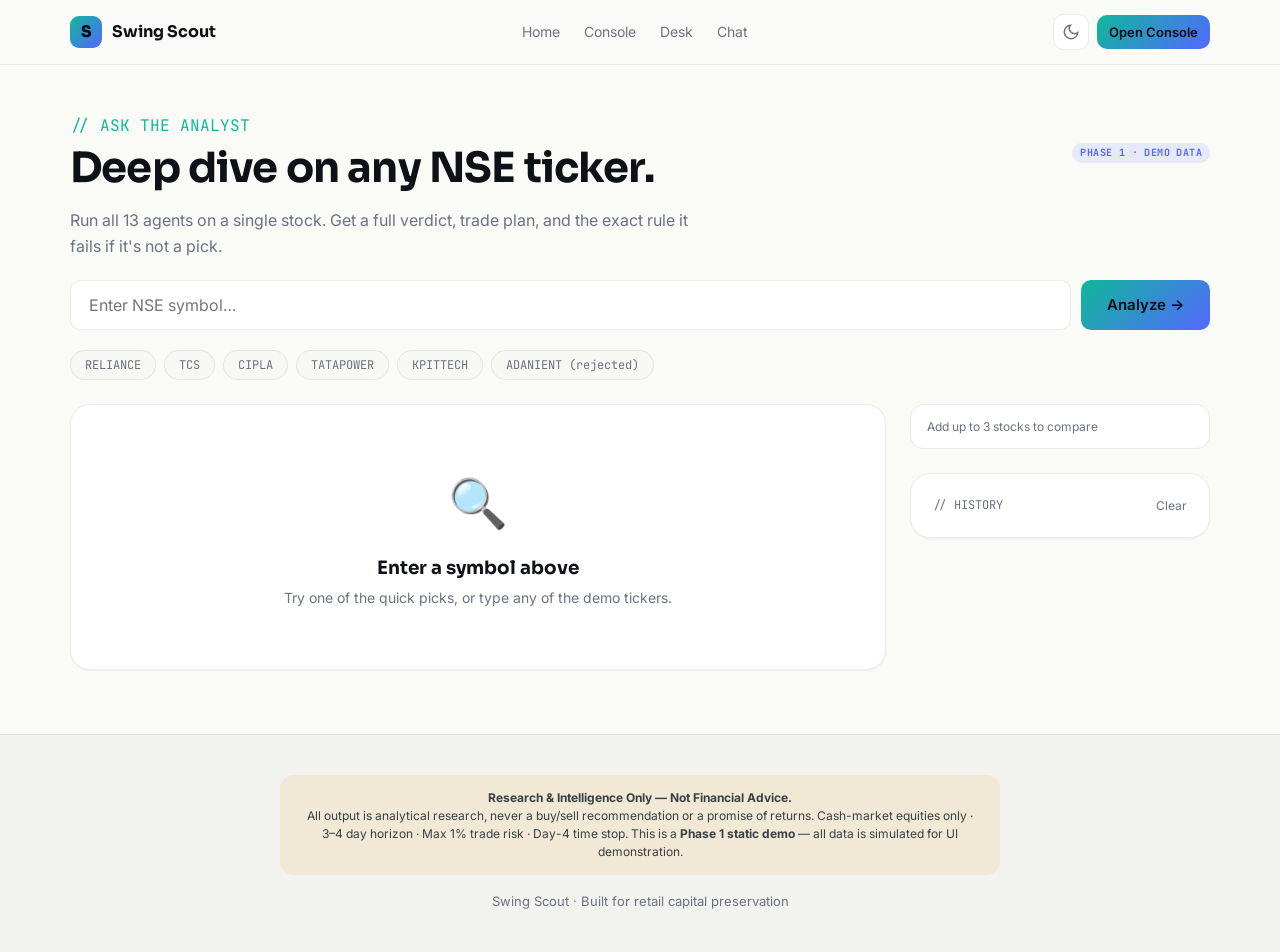
==== commit ec4928d8: "Update analyst.html" ====
--- a/analyst.html
+++ b/analyst.html
@@ -469,3 +469,98 @@
 
   return html;
 }
+  
+// ===== COMPARE TABLE =====
+function renderCompareTable() {
+  var slot = $('anCompareSlot');
+  if (!slot) return;
+  if (compareList.length < 2) { slot.innerHTML = ''; return; }
+
+  var picks = compareList.map(function(s) {
+    return MOCK.picks.find(function(p) { return p.symbol === s; }) || { symbol: s, notFound: true };
+  });
+
+  var html = '<h3 class="mb-3">Comparison</h3>';
+  html += '<div class="card" style="overflow-x:auto;">';
+  html += '<table class="table">';
+  html += '<thead><tr><th>Metric</th>';
+  picks.forEach(function(p) { html += '<th>' + p.symbol + '</th>'; });
+  html += '</tr></thead><tbody>';
+
+  var rows = [
+    ['Group', function(p) { return p.group || '—'; }],
+    ['Setup', function(p) { return p.setup || '—'; }],
+    ['Score', function(p) { return p.score || '—'; }],
+    ['Entry', function(p) { return p.entryZone ? p.entryZone[0] + '–' + p.entryZone[1] : '—'; }],
+    ['Stop', function(p) { return p.stop || '—'; }],
+    ['T1', function(p) { return p.t1 || '—'; }],
+    ['R:R', function(p) { return p.rr ? p.rr + ':1' : '—'; }],
+    ['Qty', function(p) { return p.qty || '—'; }],
+    ['Risk ₹', function(p) { return p.riskInr || '—'; }]
+  ];
+
+  rows.forEach(function(row) {
+    html += '<tr><td class="muted">' + row[0] + '</td>';
+    picks.forEach(function(p) {
+      html += '<td class="mono">' + (p.notFound ? '—' : row[1](p)) + '</td>';
+    });
+    html += '</tr>';
+  });
+  html += '</tbody></table></div>';
+  slot.innerHTML = html;
+}
+
+// ===== EVENT LISTENERS =====
+$('analyzeBtn').addEventListener('click', function() {
+  analyze($('analystInput').value);
+});
+
+$('analystInput').addEventListener('keydown', function(e) {
+  if (e.key === 'Enter') analyze($('analystInput').value);
+});
+
+document.querySelectorAll('.suggest-row button[data-sym]').forEach(function(b) {
+  b.addEventListener('click', function() {
+    $('analystInput').value = b.dataset.sym;
+    analyze(b.dataset.sym);
+  });
+});
+
+// ===== URL PARAM SUPPORT =====
+function checkUrlParam() {
+  var params = new URLSearchParams(window.location.search);
+  var sym = params.get('symbol');
+  if (sym) {
+    $('analystInput').value = sym.toUpperCase();
+    analyze(sym.toUpperCase());
+  }
+}
+
+// ===== MOBILE GRID FIX =====
+function fixAnalystGrid() {
+  var g = document.querySelector('.analyst-grid');
+  if (!g) return;
+  if (window.innerWidth < 900) g.style.gridTemplateColumns = '1fr';
+  else g.style.gridTemplateColumns = '1fr 300px';
+}
+fixAnalystGrid();
+window.addEventListener('resize', fixAnalystGrid);
+
+// ===== BOOT =====
+document.addEventListener('DOMContentLoaded', function() {
+  renderCompareChips();
+  renderHistory();
+  checkUrlParam();
+});
+
+// In case DOMContentLoaded already fired
+if (document.readyState === 'complete' || document.readyState === 'interactive') {
+  setTimeout(function() {
+    renderCompareChips();
+    renderHistory();
+    checkUrlParam();
+  }, 50);
+}
+</script>
+</body>
+</html>
